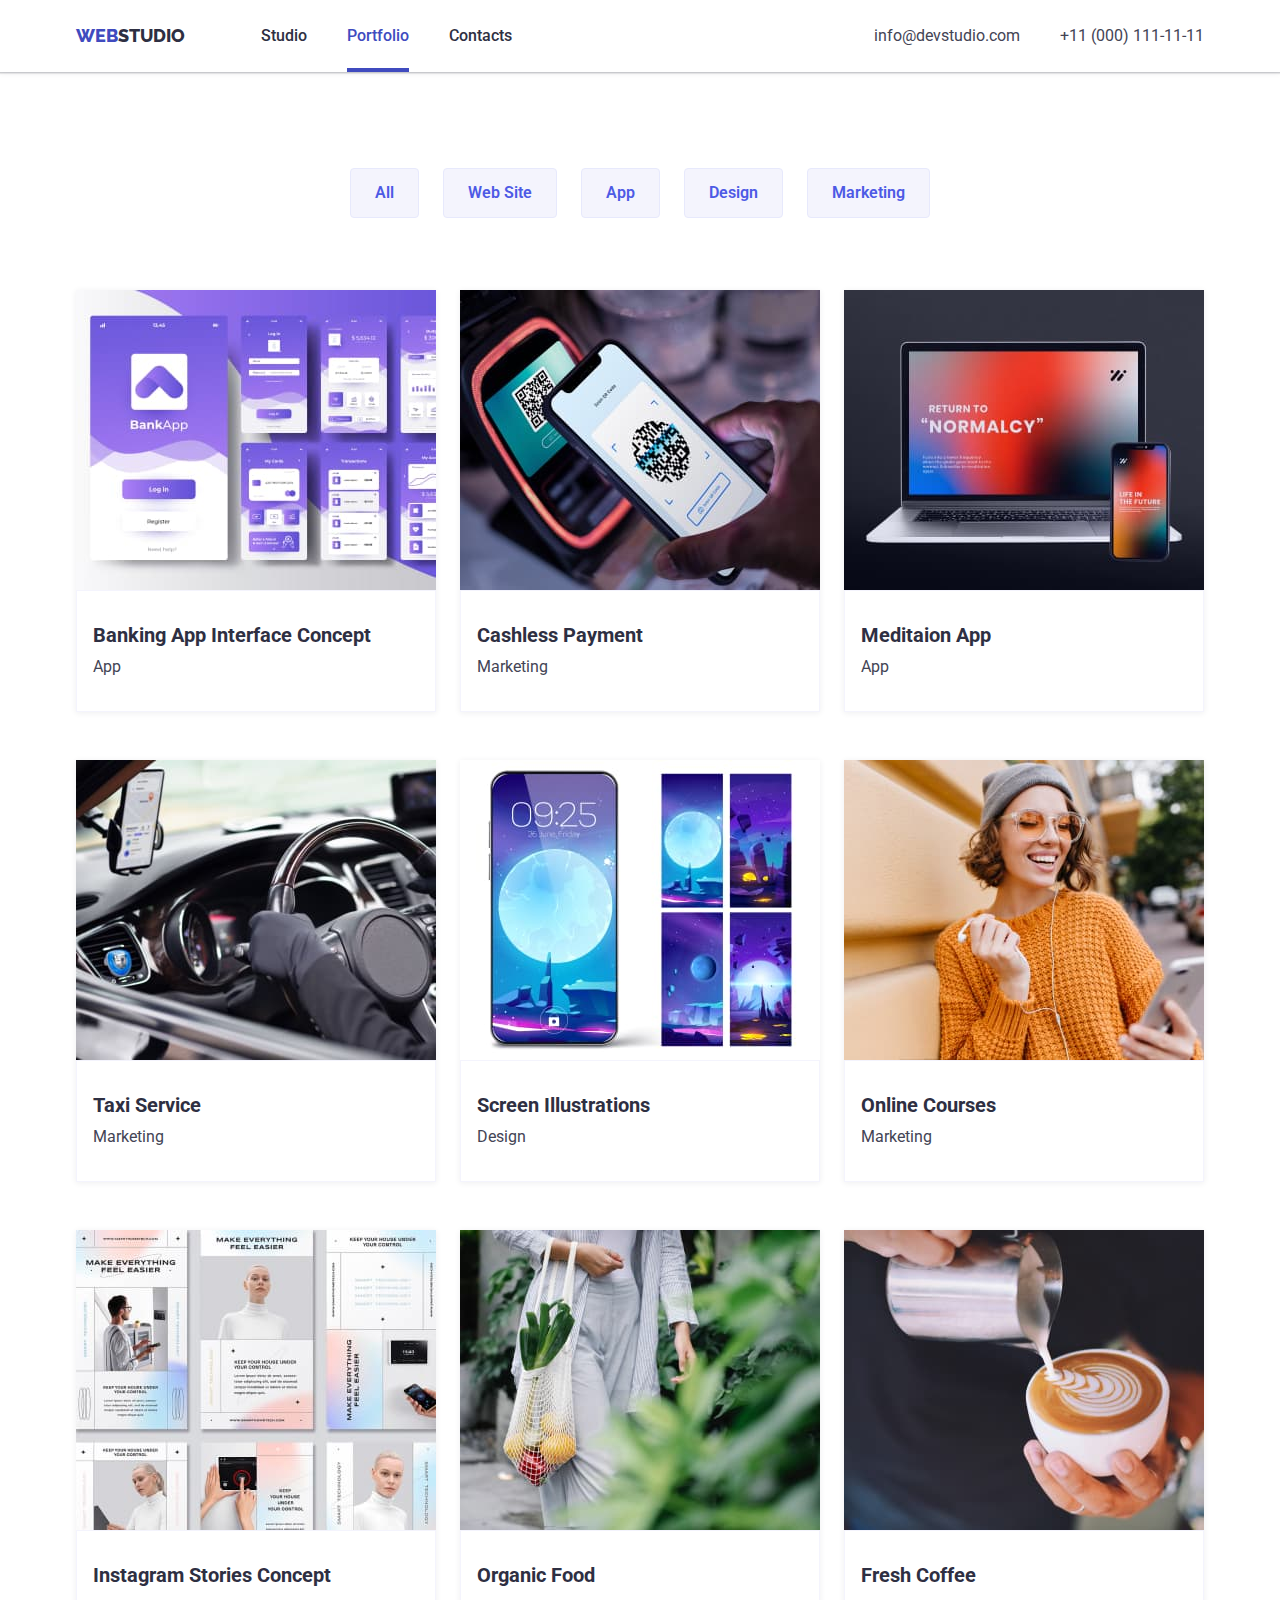
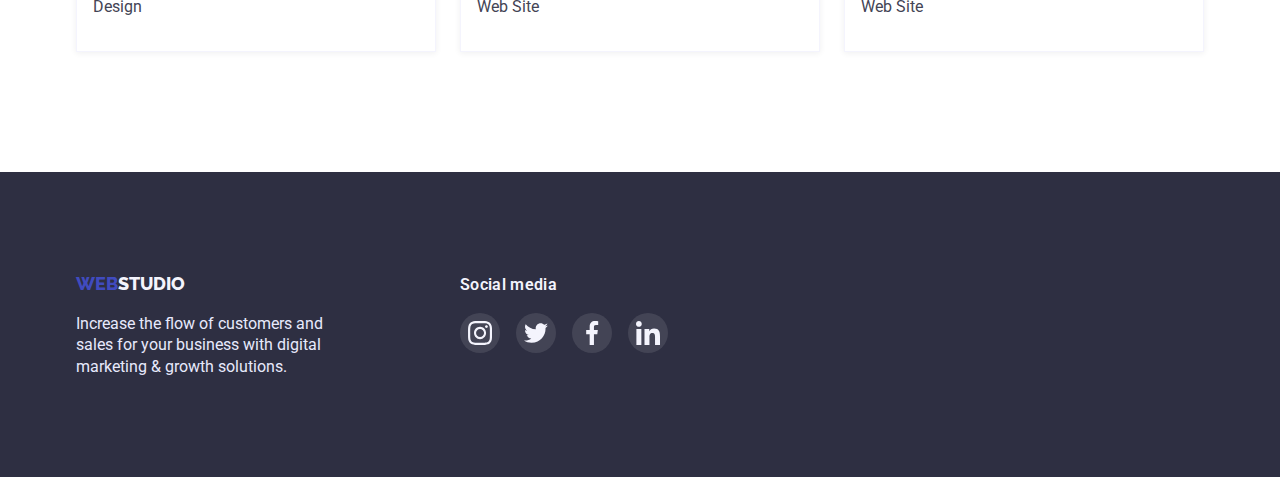
==== portfolio.html @ 0dc162c4 "cloned from hw-5" ====
<!DOCTYPE html>
<html lang="en">
  <head>
    <meta charset="UTF-8" />
    <meta http-equiv="X-UA-Compatible" content="IE=edge" />
    <meta name="viewport" content="width=device-width, initial-scale=1.0" />
    <title>Yu Hubarenko _ homework-3</title>

    <link rel="preconnect" href="https://fonts.googleapis.com" />
    <link rel="preconnect" href="https://fonts.gstatic.com" crossorigin />
    <link
      href="https://fonts.googleapis.com/css2?family=Raleway:wght@800&family=Roboto:wght@400;500;700;900&display=swap"
      rel="stylesheet"
    />
    <link
      rel="stylesheet"
      href="https://cdnjs.cloudflare.com/ajax/libs/modern-normalize/1.0.0/modern-normalize.min.css"
    />
    <link rel="stylesheet" href="./css/styles.css" />
  </head>

  <body>
    <!-- ====================HEADER+=========================== -->

    <header>
      <div class="container menu">
        <nav>
          <a
            class="link logo"
            href="./index.html"
            rel="noopener nofollow noreferrer"
          >
            <span>Web</span>Studio
          </a>

          <ul class="list">
            <li>
              <a
                class="link"
                href="./index.html"
                rel="noopener nofollow noreferrer"
              >
                Studio
              </a>
            </li>

            <li>
              <a
                class="link active"
                href="./portfolio.html"
                rel="noopener nofollow noreferrer"
              >
                Portfolio
              </a>
            </li>

            <li>
              <a class="link" href="" rel="noopener nofollow noreferrer">
                Contacts
              </a>
            </li>
          </ul>
        </nav>

        <address>
          <ul class="contact-us list">
            <li>
              <div class="head-dec">
                <a
                  class="link-1 email"
                  href="mailto:info@devstudio.com"
                  rel="noopener nofollow noreferrer"
                >
                  <!-- <svg class="header-contact-icon" width="20" height="20">
                    <use href="./images/symbol-defs.svg#icon-envelope"></use>
                  </svg> -->
                  info@devstudio.com
                </a>
              </div>
            </li>

            <li>
              <div class="head-dec">
                <a class="link-1 phone" href="tel:+110001111111">
                  <!-- <svg class="header-contact-icon" width="20" height="20">
                    <use href="./images/symbol-defs.svg#icon-phone"></use>
                  </svg> -->
                  +11 (000) 111-11-11
                </a>
              </div>
            </li>
          </ul>
        </address>
      </div>
    </header>

    <!-- ====================MAIN=========================== -->
    <main>
      <section class="portfolio">
        <div class="container">
          <h1 class="invisible">Our Projects</h1>

          <ul class="list filter">
            <li>
              <button type="button">All</button>
            </li>
            <li>
              <button type="button">Web Site</button>
            </li>
            <li>
              <button type="button">App</button>
            </li>
            <li>
              <button type="button">Design</button>
            </li>
            <li>
              <button type="button">Marketing</button>
            </li>
          </ul>

          <ul class="list projects">
            <li class="projects-card">
              <div class="projects-card-thumb">
                <img src="./images/prj-banking.jpg" alt="banking apps" />
                <div class="projects-card-overlay">
                  <p>
                    14 Stylish and User-Friendly App Design Concepts · Task
                    Manager App · Calorie Tracker App · Exotic Fruit Ecommerce
                    App · Cloud Storage App
                  </p>
                </div>
              </div>
              <div class="projects-card-descr">
                <h2>Banking App Interface Concept</h2>
                <p>App</p>
              </div>
            </li>

            <li class="projects-card">
              <div class="projects-card-thumb">
                <img
                  src="./images/prj-cashless-payment.jpg"
                  alt="touchless technology"
                />
                <div class="projects-card-overlay">
                  <p>
                    14 Stylish and User-Friendly App Design Concepts · Task
                    Manager App · Calorie Tracker App · Exotic Fruit Ecommerce
                    App · Cloud Storage App
                  </p>
                </div>
              </div>
              <div class="projects-card-descr">
                <h2>Cashless Payment</h2>
                <p>Marketing</p>
              </div>
            </li>

            <li class="projects-card">
              <div class="projects-card-thumb">
                <img
                  src="./images/prj-meditation-app.jpg"
                  alt="comp with red screen"
                />
                <div class="projects-card-overlay">
                  <p>
                    14 Stylish and User-Friendly App Design Concepts · Task
                    Manager App · Calorie Tracker App · Exotic Fruit Ecommerce
                    App · Cloud Storage App
                  </p>
                </div>
              </div>
              <div class="projects-card-descr">
                <h2>Meditaion App</h2>
                <p>App</p>
              </div>
            </li>

            <li class="projects-card">
              <div class="projects-card-thumb">
                <img
                  src="./images/prj-taxi-service.jpg"
                  alt="driver's seat in the car"
                />
                <div class="projects-card-overlay">
                  <p>
                    14 Stylish and User-Friendly App Design Concepts · Task
                    Manager App · Calorie Tracker App · Exotic Fruit Ecommerce
                    App · Cloud Storage App
                  </p>
                </div>
              </div>
              <div class="projects-card-descr">
                <h2>Taxi Service</h2>
                <p>Marketing</p>
              </div>
            </li>

            <li class="projects-card">
              <div class="projects-card-thumb">
                <img
                  src="./images/prj-screen-illustrations.jpg"
                  alt="phone's screens"
                />
                <div class="projects-card-overlay">
                  <p>
                    14 Stylish and User-Friendly App Design Concepts · Task
                    Manager App · Calorie Tracker App · Exotic Fruit Ecommerce
                    App · Cloud Storage App
                  </p>
                </div>
              </div>
              <div class="projects-card-descr">
                <h2>Screen Illustrations</h2>
                <p>Design</p>
              </div>
            </li>

            <li class="projects-card">
              <div class="projects-card-thumb">
                <img src="./images/prj-online-courses.jpg" alt="smiley woman" />
                <div class="projects-card-overlay">
                  <p>
                    14 Stylish and User-Friendly App Design Concepts · Task
                    Manager App · Calorie Tracker App · Exotic Fruit Ecommerce
                    App · Cloud Storage App
                  </p>
                </div>
              </div>
              <div class="projects-card-descr">
                <h2>Online Courses</h2>
                <p>Marketing</p>
              </div>
            </li>

            <li class="projects-card">
              <div class="projects-card-thumb">
                <img
                  src="./images/prj-instagram-stories-concept.jpg"
                  alt="insta's design"
                />
                <div class="projects-card-overlay">
                  <p>
                    14 Stylish and User-Friendly App Design Concepts · Task
                    Manager App · Calorie Tracker App · Exotic Fruit Ecommerce
                    App · Cloud Storage App
                  </p>
                </div>
              </div>
              <div class="projects-card-descr">
                <h2>Instagram Stories Concept</h2>
                <p>Design</p>
              </div>
            </li>

            <li class="projects-card">
              <div class="projects-card-thumb">
                <img
                  src="./images/prj-organic-food.jpg"
                  alt="a bag with organic food"
                  width="360"
                />
                <div class="projects-card-overlay">
                  <p>
                    14 Stylish and User-Friendly App Design Concepts · Task
                    Manager App · Calorie Tracker App · Exotic Fruit Ecommerce
                    App · Cloud Storage App
                  </p>
                </div>
              </div>
              <div class="projects-card-descr">
                <h2>Organic Food</h2>
                <p>Web Site</p>
              </div>
            </li>

            <li class="projects-card">
              <div class="projects-card-thumb">
                <img
                  src="./images/prj-fresh-coffee.jpg"
                  alt="a cup of fresh coffee"
                />
                <div class="projects-card-overlay">
                  <p>
                    14 Stylish and User-Friendly App Design Concepts · Task
                    Manager App · Calorie Tracker App · Exotic Fruit Ecommerce
                    App · Cloud Storage App
                  </p>
                </div>
              </div>
              <div class="projects-card-descr">
                <h2>Fresh Coffee</h2>
                <p>Web Site</p>
              </div>
            </li>
          </ul>
        </div>
      </section>
    </main>

    <!-- ====================FOOTER=========================== -->
    <footer>
      <div class="container">
        <div class="foot">
          <div class="box">
            <a
              class="link-2 footer-logo"
              href="./index.html"
              rel="noopener nofollow noreferrer"
            >
              <span>Web</span>Studio
            </a>

            <p>
              Increase the flow of customers and sales for your business with
              digital marketing & growth solutions.
            </p>
          </div>

          <div class="social-media">
            <p>Social media</p>

            <ul class="social-media-contacts list">
              <li class="social-media-contact-item">
                <a class="social-media-contact-link link" href="">
                  <svg class="social-media-contact-icon" width="24" height="24">
                    <use
                      href="./images/symbol-defs.svg#icon-cont-instagram"
                    ></use>
                  </svg>
                </a>
              </li>

              <li class="social-media-contact-item">
                <a class="social-media-contact-link link" href="">
                  <svg class="social-media-contact-icon" width="24" height="24">
                    <use
                      href="./images/symbol-defs.svg#icon-cont-twitter"
                    ></use>
                  </svg>
                </a>
              </li>

              <li class="social-media-contact-item">
                <a class="social-media-contact-link link" href="">
                  <svg class="social-media-contact-icon" width="24" height="24">
                    <use
                      href="./images/symbol-defs.svg#icon-cont-facebook"
                    ></use>
                  </svg>
                </a>
              </li>

              <li class="social-media-contact-item">
                <a class="social-media-contact-link link" href="">
                  <svg class="social-media-contact-icon" width="24" height="24">
                    <use
                      href="./images/symbol-defs.svg#icon-cont-linkedin"
                    ></use>
                  </svg>
                </a>
              </li>
            </ul>
          </div>
        </div>
      </div>
    </footer>
  </body>
</html>
---- css/styles.css ----
:root {
  --iris: #4d5ae5;
  --ocean: #404bbf;
  --navy-blue: #2e2f42;
  --green: #31d0aa;
  --slate: #434455;
  --light-slate: #8e8f99;
  --cornflower: #e7e9fc;
  --cloud: #f4f4fd;
  --navy-blue-modal: rgba(46, 47, 66, 0.4);
  --grey: rgba(46, 47, 66, 0.7);
  --white: #fff;
  --footer-social: rgba(255, 255, 255, 0.1);
  --modal-background: #fcfcfc;

  --marg: 24px;
}

html {
  box-sizing: border-box;
}

body {
  margin: 0;

  background-color: #ffffff;
  color: var(--slate);

  font-family: "Roboto", sans-serif;
  font-size: 16px;
  line-height: 1.5;
  font-weight: 500;
}

*,
*::after,
*::before {
  box-sizing: inherit;
}

h1,
h2,
h3,
h4,
h5,
h6,
p {
  margin: 0;
  padding: 0;
}

img {
  display: block;
  max-width: 100%;
}

.container {
  margin: 0 auto;
  padding-left: 15px;
  padding-right: 15px;

  width: 1158px;
}

.list {
  display: flex;
  justify-content: space-between;
  margin: 0;
  padding: 0;

  list-style-type: none;
}

.link {
  color: var(--navy-blue);

  text-decoration: none;

  transition: color 250ms cubic-bezier(0.4, 0, 0.2, 1);
}

.link-1 {
  color: var(--slate);

  text-decoration: none;

  transition: color 250ms cubic-bezier(0.4, 0, 0.2, 1);
}

.link-2 {
  color: var(--cloud);

  text-decoration: none;

  transition: color 250ms cubic-bezier(0.4, 0, 0.2, 1);
}

.button {
  display: inline-block;

  border: 1px solid transparent;
  cursor: pointer;
}

.link:hover,
.link-1:hover,
.link:focus,
.link-1:focus,
.active {
  color: var(--ocean);
}

.logo:hover,
.logo:focus {
  color: var(--navy-blue);

  cursor: pointer;
}

.invisible {
  position: absolute;
  white-space: nowrap;
  width: 1px;
  height: 1px;
  overflow: hidden;
  border: 0;
  padding: 0;
  clip: rect(0 0 0 0);
  clip-path: inset(50%);
  margin: -1px;
}

/* ====================HEADER+=========================== */

header {
  /* display: block;
  align-items: center; */

  background-color: var(--white);
  box-shadow: 0px 2px 1px rgba(46, 47, 66, 0.08),
    0px 1px 1px rgba(46, 47, 66, 0.16), 0px 1px 6px rgba(46, 47, 66, 0.08);
}

header .menu,
header nav {
  display: flex;
  align-items: center;
}

header .menu > address {
  margin-left: auto;
}

header .logo {
  font-family: "Raleway", sans-serif;
  text-transform: uppercase;
  font-weight: 800;
  font-size: 18px;
  line-height: 1.33;
}

header .logo span,
footer .footer-logo span {
  color: var(--ocean);
}

header .active {
  position: relative;
}

header .active::after {
  display: block;
  position: absolute;
  bottom: 0;

  content: "";
  height: 4px;
  width: 100%;

  background-color: var(--ocean);
  color: var(--ocean);
}

header nav .link.logo {
  margin-right: 76px;
}

header nav .link,
header .contact-us .link-1 {
  display: block;
  padding-top: 24px;
  padding-bottom: 24px;
}

header nav .list li:not(:last-child),
header .contact-us li:not(:last-child) {
  margin-right: 40px;
}

header .contact-us {
  margin-left: auto;

  font-weight: 400;
  font-style: normal;
}

/* header .contact-us .social-contact-icon {
  fill: var(--slate);
  display: inline-block;
}

header .contact-us .email,
header .contact-us .phone {
  display: flex;
  align-items: center;
}

.header-contact-icon {
  padding: 0;
  margin-right: 12px;
  display: inline-block;
}

.header-contact-icon.phone {
  margin-right: 6px;
}

.email:is(:hover, :focus),
.phone:is(:hover, :focus) {
  fill: var(--iris);
} */

/* ====================MAIN=========================== */

main .hero {
  padding-top: 188px;
  padding-bottom: 188px;
  background-color: var(--grey);
  background-image: linear-gradient(var(--grey), var(--grey)),
    url(../images/people-office.jpg);
  background-repeat: no-repeat;
  background-position: center;
  background-size: 1440px 603px;
}

main .hero h1 {
  color: var(--white);

  font-weight: 700;
  font-size: 56px;
  line-height: 1.07;
  text-align: center;
}

main .hero button {
  display: block;
  margin: 0 auto;
  margin-top: 48px;
  padding: 16px 32px;

  color: var(--white);
  background-color: var(--iris);

  font-family: inherit;
  font-weight: 600;
  box-shadow: 0px 4px 4px rgba(0, 0, 0, 0.15);
  border: 1px solid var(--iris);
  border-radius: 4px;
  cursor: pointer;

  transition: background-color 250ms cubic-bezier(0.4, 0, 0.2, 1),
    border-color 250ms cubic-bezier(0.4, 0, 0.2, 1),
    color 250ms cubic-bezier(0.4, 0, 0.2, 1);
}

main .hero button:hover,
main .hero button:focus {
  background-color: var(--ocean);
  border-color: var(--ocean);
  color: var(--cloud);
}

/* ============================================= */

main .about {
  display: flex;
  justify-content: space-between;
  padding-top: 120px;
  padding-bottom: 120px;

  background-color: var(--white);
}

main .about li:not(:last-child) {
  margin-right: 24px;
}

main .about h3 {
  color: var(--navy-blue);
  font-style: normal;
  font-weight: 600;
  font-size: 20px;
  line-height: 1.2;
  letter-spacing: 0.02em;
}

main .about p {
  margin-top: 8px;

  font-weight: 400;
}

main .about .strategy::before {
  display: block;
  content: "";
  background-color: var(--cloud);
  background-image: url(../images/advantages-antenna.svg);
  height: 112px;
  width: 264px;
  padding: 24px 100px;
  background-size: contain;
  background-repeat: no-repeat;
  background-origin: content-box;
  margin-bottom: 8px;
}

main .about .punctuality::before {
  display: block;
  content: "";
  background-color: var(--cloud);
  background-image: url(../images/advantages-clock.svg);
  height: 112px;
  width: 264px;
  padding: 24px 100px;
  background-size: contain;
  background-repeat: no-repeat;
  background-origin: content-box;
  margin-bottom: 8px;
}

main .about .diligence::before {
  display: block;
  content: "";
  background-color: var(--cloud);
  background-image: url(../images/advantages-diagram.svg);
  height: 112px;
  width: 264px;
  padding: 24px 100px;
  background-size: contain;
  background-repeat: no-repeat;
  background-origin: content-box;
  margin-bottom: 8px;
}

main .about .tech::before {
  display: block;
  content: "";
  background-color: var(--cloud);
  background-image: url(../images/advantages-astronaut.svg);
  height: 112px;
  width: 264px;
  padding: 24px 100px;
  background-size: contain;
  background-repeat: no-repeat;
  background-origin: content-box;
  margin-bottom: 8px;
}

/* ============================================= */
main .what-we-are-doing {
  padding-top: 0;
  padding-bottom: 120px;

  background-color: var(--white);
}

main .what-we-are-doing h2,
main .our-team h2,
main .customers h2 {
  margin-top: 0;
  margin-bottom: 72px;
  color: var(--navy-blue);

  font-weight: 700;
  font-size: 36px;
  line-height: 1.1;
  text-align: center;
}

main .what-we-are-doing img {
  width: 360px;
}

/* ============================================= */
main .our-team {
  display: flex;
  padding-top: 120px;
  padding-bottom: 120px;

  background-color: var(--cloud);
}

main .our-team .card-set {
  display: flex;
  margin-left: -24px;
}

main .our-team .card {
  flex-basis: calc(100% / 4 - 24px);
  margin-left: 24px;

  background-color: var(--white);

  box-shadow: 0px 1px 6px rgba(46, 47, 66, 0.08),
    0px 1px 1px rgba(46, 47, 66, 0.16), 0px 2px 1px rgba(46, 47, 66, 0.08);
  border-radius: 0px 0px 4px 4px;
}

main .our-team .card-descr {
  padding: 32px 16px;
  text-align: center;
}

main .our-team .card-descr h3 {
  color: var(--navy-blue);

  font-weight: 600;
  font-size: 20px;
  line-height: 1.2;
  letter-spacing: 0.02em;
}

main .our-team p {
  padding-top: 8px;
  padding-bottom: 8px;

  color: var(--slate);

  font-weight: 400;
  font-size: 16px;
  line-height: 1.5;
}

.social-contacts {
  display: flex;
  align-content: center;
  gap: var(--marg);
}

.social-contact-item {
  width: 40px;
  height: 40px;
}

.social-contact-link {
  width: 100%;
  height: 100%;
  background-color: var(--iris);
  border-radius: 50%;
  display: flex;
  justify-content: center;
  align-items: center;

  transition: background-color 250ms cubic-bezier(0.4, 0, 0.2, 1);
}

.social-contact-icon {
  fill: currentColor;
}

.social-contact-link:is(:hover, :focus) {
  background-color: var(--ocean);
}

/* ============================================= */

main .customers {
  display: flex;
  padding-top: 120px;
  padding-bottom: 120px;

  background-color: var(--white);
}

main .customers .customers-list {
  display: flex;
  gap: var(--marg);
}

main .customers .customers-list-item {
  width: 168px;
  height: 88px;
  border-radius: 4px;
}

main .customers .customers-link {
  display: flex;
  justify-content: center;
  align-items: center;

  width: 100%;
  height: 100%;
  border: 1px solid var(--light-slate);
  border-radius: 4px;
  fill: var(--light-slate);

  transition: border 250ms cubic-bezier(0.4, 0, 0.2, 1),
    fill 250ms cubic-bezier(0.4, 0, 0.2, 1);
}

main .customers .customers-list-item svg {
  width: 104px;
  height: 56px;
}

main .customers .customers-link:hover,
ain .customers .customers-link:focus {
  border: 1px solid var(--ocean);
  fill: var(--ocean);
}

/* ====================FOOTER=========================== */

footer {
  background-color: var(--navy-blue);
}

footer .box {
  width: 264px;
}

footer .footer-logo {
  font-family: "Raleway", sans-serif;
  text-transform: uppercase;
  font-weight: 800;
  font-size: 18px;
  line-height: 1.33;
}

footer .box p {
  color: var(--cornflower);
  font-weight: 400;
  font-size: 16px;
  line-height: 1.33;
  margin-top: 16px;
}

.social-media {
  width: 208px;
}

.social-media-contacts {
  display: flex;
  align-items: flex-start;
  gap: 16px;
}

.social-media-contact-item {
  width: 40px;
  height: 40px;
}

.social-media-contact-link {
  width: 100%;
  height: 100%;
  background-color: var(--footer-social);
  border-radius: 50%;
  display: flex;
  justify-content: center;
  align-items: center;

  transition: background-color 250ms cubic-bezier(0.4, 0, 0.2, 1);
}

.social-media-contact-icon {
  fill: currentColor;
}

.social-media-contact-link:is(:hover, :focus) {
  background-color: var(--green);
}

.social-media p {
  font-family: "Roboto";
  font-style: normal;
  font-weight: 600;
  font-size: 16px;
  line-height: calc(24 / 16);
  letter-spacing: 0.02em;
  margin-bottom: 16px;
  color: var(--cloud);
}

.foot {
  display: flex;

  justify-content: flex-start;
  align-items: baseline;
  gap: 120px;

  padding-top: 100px;
  padding-bottom: 100px;
}

/* =====================index-1=============== */

.portfolio {
  display: flex;
  flex-direction: column;
  justify-content: center;

  padding-top: 96px;
  padding-bottom: 120px;
}

.portfolio .filter {
  display: flex;
  gap: 24px;
  justify-content: center;
  margin-bottom: 72px;
}

.portfolio .filter button {
  padding: 12px 24px;

  background-color: var(--cloud);
  border: 1px solid var(--cornflower);
  color: var(--iris);
  box-shadow: 0px 3px 1px transparent, 0px 2px 2px transparent;

  font-family: inherit;
  font-size: 16px;
  line-height: 1.5;
  font-weight: 600;
  border-radius: 4px;
  cursor: pointer;

  transition: background-color 250ms cubic-bezier(0.4, 0, 0.2, 1),
    border 250ms cubic-bezier(0.4, 0, 0.2, 1),
    color 250ms cubic-bezier(0.4, 0, 0.2, 1),
    box-shadow 250ms cubic-bezier(0.4, 0, 0.2, 1);
}

.portfolio .filter button:hover,
.portfolio .filter button:focus {
  background-color: var(--ocean);
  border: 1px solid var(--ocean);
  color: var(--cornflower);
  box-shadow: 0px 3px 1px rgba(0, 0, 0, 0.1), 0px 2px 1px rgba(0, 0, 0, 0.08),
    0px 2px 2px rgba(0, 0, 0, 0.12);
  cursor: pointer;
}

.projects {
  display: flex;
  flex-wrap: wrap;
  flex-basis: calc(100% / 3 - var(--marg));
  margin-right: calc(-1 * var(--marg));
  margin-bottom: calc(-2 * var(--marg));
}

.projects .projects-card {
  margin-right: var(--marg);
  margin-bottom: calc(2 * var(--marg));

  box-shadow: 0px 1px 6px rgba(46, 47, 66, 0.08);

  transition: box-shadow 250ms cubic-bezier(0.4, 0, 0.2, 1);
}

.projects-card-thumb {
  position: relative;
  overflow: hidden;
}

.projects-card-overlay {
  position: absolute;
  top: 0;
  transform: translateY(100%);

  width: 100%;
  height: 100%;
  padding: 32px 40px;
  overflow-y: auto;

  color: var(--cloud);
  background-color: var(--iris);
  opacity: 0;

  transition: opacity 250ms cubic-bezier(0.4, 0, 0.2, 1),
    transform 250ms cubic-bezier(0.4, 0, 0.2, 1);
}

.projects .projects-card-overlay p {
  font-weight: 400;
}

.projects .projects-card:is(:hover, :focus),
.projects .projects-card:is(:hover, :focus) .projects-card-overlay {
  box-shadow: 0px 1px 6px rgba(46, 47, 66, 0.08),
    0px 1px 1px rgba(46, 47, 66, 0.16), 0px 2px 1px rgba(46, 47, 66, 0.08);
  cursor: pointer;
  transform: translateY(0);
  opacity: 1;
}

.projects .projects-card-descr {
  padding-top: 32px;
  padding-right: 16px;
  padding-bottom: 32px;
  padding-left: 16px;

  border: 0.5px solid var(--cloud);
}

.projects .projects-card-descr h2 {
  padding-bottom: 8px;
  color: var(--navy-blue);

  font-size: 20px;
  line-height: 1.2;
}

.projects .projects-card-descr p {
  font-weight: 400;
}

/* ===================== modal =============== */

.backdrop {
  position: fixed;
  top: 0;
  left: 0;

  width: 100%;
  height: 100%;

  background-color: var(--navy-blue-modal);

  transition: opacity 250ms cubic-bezier(0.4, 0, 0.2, 1),
    visibility 250ms cubic-bezier(0.4, 0, 0.2, 1);
}

.modal {
  position: absolute;
  top: 50%;
  left: 50%;

  min-width: 408px;
  min-height: 576px;
  padding: 24px;

  background-color: var(--modal-background);
  box-shadow: 0px 1px 1px rgba(0, 0, 0, 0.14), 0px 1px 3px rgba(0, 0, 0, 0.12),
    0px 2px 1px rgba(0, 0, 0, 0.2);
  border-radius: 4px;
  transform: translate(-50%, -50%) scale(1);

  transition: transform 250ms cubic-bezier(0.4, 0, 0.2, 1);
}

.close-modal {
  position: absolute;
  top: 24px;
  right: 24px;

  width: 24px;
  height: 24px;

  background-color: var(--cornflower);
  border: 1px solid rgba(0, 0, 0, 0.1);
  border-radius: 50%;
}

.close-modal:hover {
  cursor: pointer;
}

.is-hidden {
  visibility: none;
  opacity: 0;
  pointer-events: none;
}

.backdrop.is-hidden .modal {
  transform: translate(-50%, -50%) scale(0.9);
}
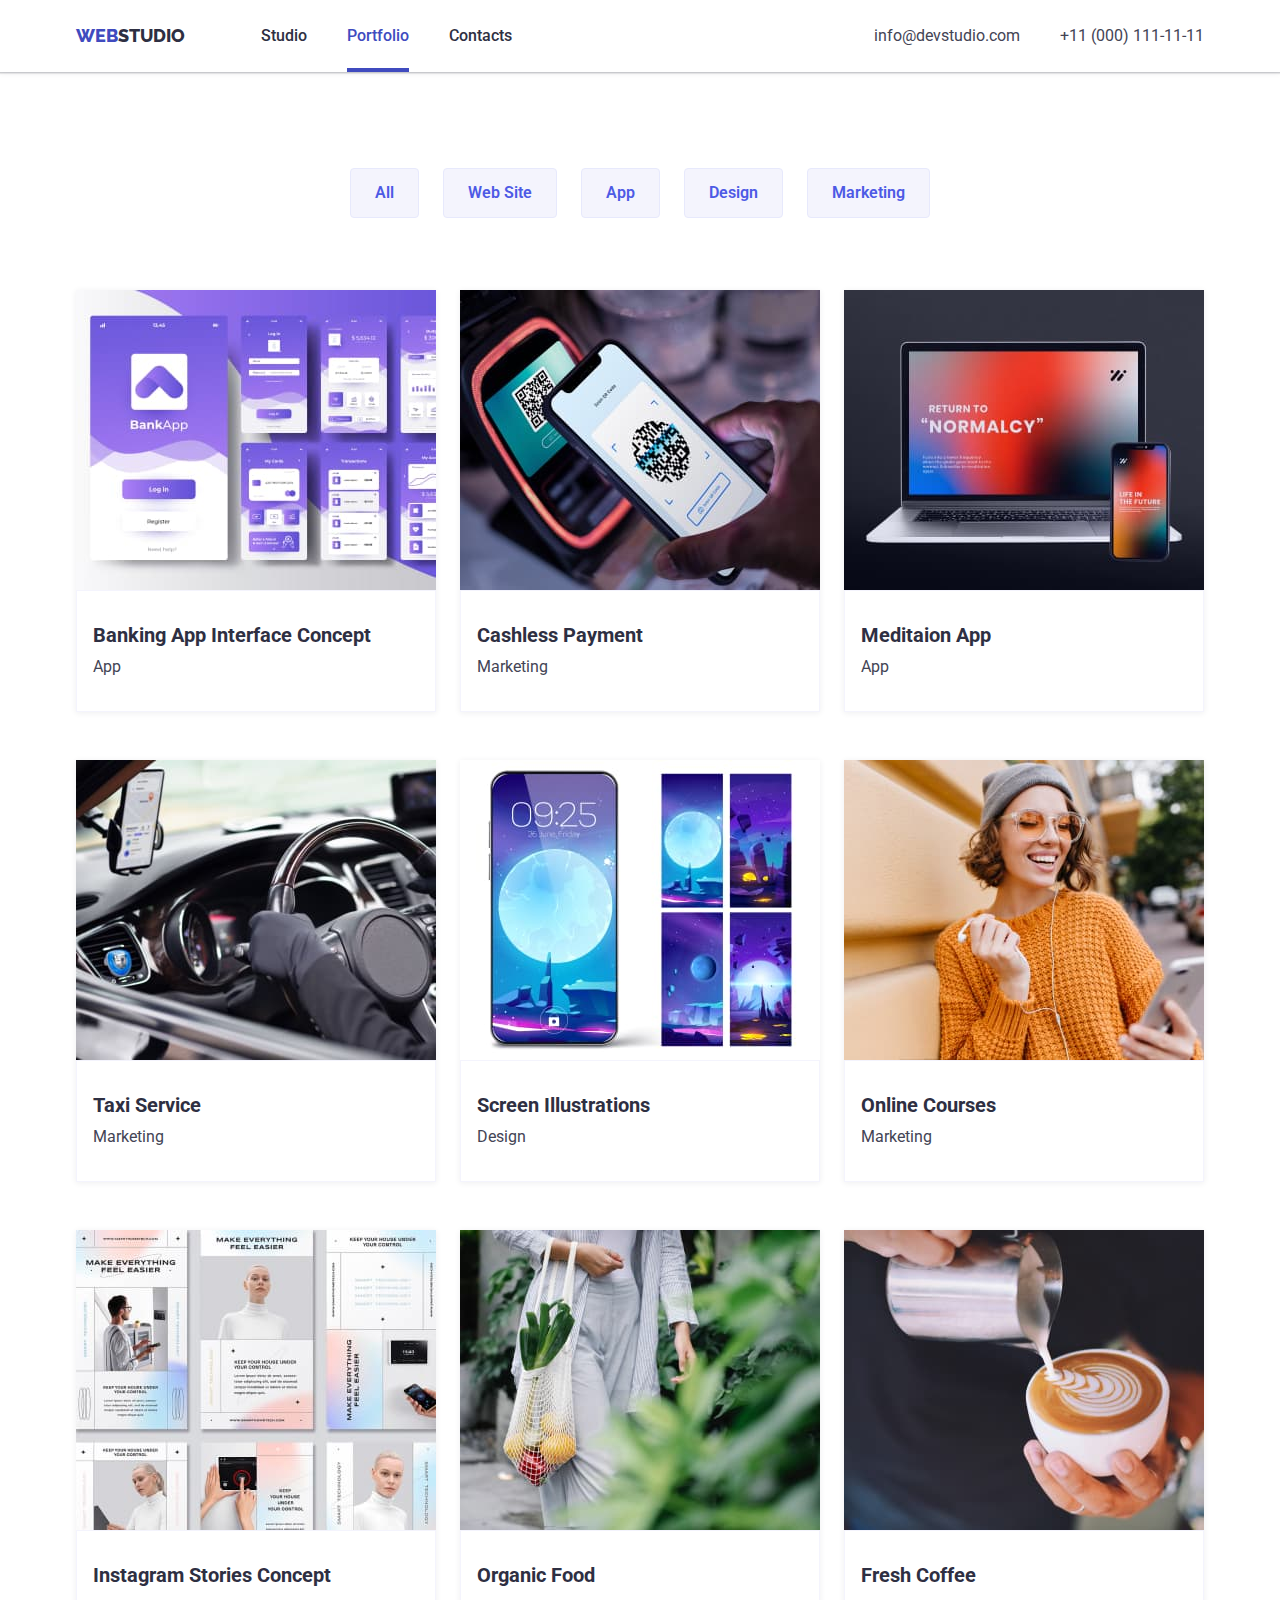
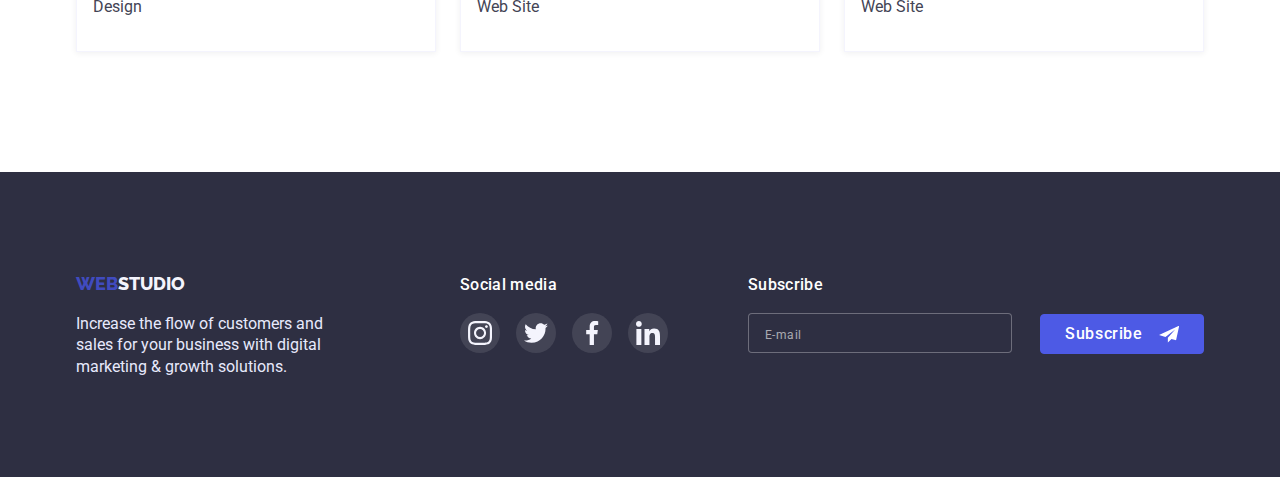
==== commit d12c4fab: "is ready" ====
--- a/portfolio.html
+++ b/portfolio.html
@@ -322,7 +322,11 @@
 
             <ul class="social-media-contacts list">
               <li class="social-media-contact-item">
-                <a class="social-media-contact-link link" href="">
+                <a
+                  class="social-media-contact-link link"
+                  href=""
+                  rel="noopener nofollow noreferrer"
+                >
                   <svg class="social-media-contact-icon" width="24" height="24">
                     <use
                       href="./images/symbol-defs.svg#icon-cont-instagram"
@@ -332,7 +336,11 @@
               </li>
 
               <li class="social-media-contact-item">
-                <a class="social-media-contact-link link" href="">
+                <a
+                  class="social-media-contact-link link"
+                  href=""
+                  rel="noopener nofollow noreferrer"
+                >
                   <svg class="social-media-contact-icon" width="24" height="24">
                     <use
                       href="./images/symbol-defs.svg#icon-cont-twitter"
@@ -342,7 +350,11 @@
               </li>
 
               <li class="social-media-contact-item">
-                <a class="social-media-contact-link link" href="">
+                <a
+                  class="social-media-contact-link link"
+                  href=""
+                  rel="noopener nofollow noreferrer"
+                >
                   <svg class="social-media-contact-icon" width="24" height="24">
                     <use
                       href="./images/symbol-defs.svg#icon-cont-facebook"
@@ -352,7 +364,11 @@
               </li>
 
               <li class="social-media-contact-item">
-                <a class="social-media-contact-link link" href="">
+                <a
+                  class="social-media-contact-link link"
+                  href=""
+                  rel="noopener nofollow noreferrer"
+                >
                   <svg class="social-media-contact-icon" width="24" height="24">
                     <use
                       href="./images/symbol-defs.svg#icon-cont-linkedin"
@@ -361,6 +377,28 @@
                 </a>
               </li>
             </ul>
+          </div>
+
+          <div class="footer-subscribe">
+            <p>Subscribe</p>
+
+            <form autocomplete="off">
+              <label for="userName" class="invisible"></label>
+              <input
+                type="email"
+                class="user-email"
+                placeholder="E-mail"
+                name="userEmail"
+              />
+              <button type="submit" class="user-email-submit-button">
+                <span>Subscribe</span>
+                <svg class="user-email-plane" width="24" height="24">
+                  <use
+                    href="./images/symbol-defs.svg#icon-plane-subscribe"
+                  ></use>
+                </svg>
+              </button>
+            </form>
           </div>
         </div>
       </div>
--- a/css/styles.css
+++ b/css/styles.css
@@ -547,6 +547,7 @@
 
 .social-media {
   width: 208px;
+  margin-left: 120px;
 }
 
 .social-media-contacts {
@@ -580,15 +581,82 @@
   background-color: var(--green);
 }
 
-.social-media p {
-  font-family: "Roboto";
-  font-style: normal;
-  font-weight: 600;
-  font-size: 16px;
+.social-media p,
+.footer-subscribe p {
+  font-weight: 500;
   line-height: calc(24 / 16);
   letter-spacing: 0.02em;
   margin-bottom: 16px;
-  color: var(--cloud);
+  color: var(--white);
+}
+
+.footer-subscribe {
+  padding-left: 80px;
+}
+
+.user-email {
+  width: 264px;
+  height: 40px;
+
+  font-weight: 400;
+  line-height: 2;
+  letter-spacing: 0.04em;
+  padding-left: 16px;
+
+  color: var(--white);
+  background-color: var(--navy-blue);
+  border: 1px solid rgba(255, 255, 255, 0.3);
+  border-radius: 4px;
+
+  /* transition: border 250ms cubic-bezier(0.4, 0, 0.2, 1); */
+}
+
+.user-email::placeholder {
+  font-weight: 400;
+  font-size: 12px;
+  line-height: 2;
+  letter-spacing: 0.04em;
+  color: rgba(255, 255, 255, 0.6);
+}
+
+.user-email:is(:hover, :focus) {
+  border: 1px solid var(--ocean);
+}
+
+/* .user-email:is(:focus) {
+  outline: none;
+  border: 6px solid var(--green);
+} */
+
+.user-email-submit-button {
+  margin-left: 24px;
+  display: inline-flex;
+  align-items: center;
+  justify-content: center;
+
+  width: 164px;
+  height: 40px;
+  background-color: var(--iris);
+  border: 1px solid var(--iris);
+  border-radius: 4px;
+  padding: 8px 24px;
+  gap: 16px;
+
+  font-weight: 500;
+  font-size: 16px;
+  line-height: 1.5;
+  letter-spacing: 0.04em;
+  color: var(--white);
+
+  fill: var(--white);
+
+  transition: background-color 250ms cubic-bezier(0.4, 0, 0.2, 1),
+    border-color 250ms cubic-bezier(0.4, 0, 0.2, 1);
+}
+
+.user-email-submit-button:is(:hover, :focus) {
+  background-color: var(--ocean);
+  border-color: var(--ocean);
 }
 
 .foot {
@@ -596,7 +664,6 @@
 
   justify-content: flex-start;
   align-items: baseline;
-  gap: 120px;
 
   padding-top: 100px;
   padding-bottom: 100px;
@@ -749,6 +816,7 @@
   min-width: 408px;
   min-height: 576px;
   padding: 24px;
+  padding-top: 72px;
 
   background-color: var(--modal-background);
   box-shadow: 0px 1px 1px rgba(0, 0, 0, 0.14), 0px 1px 3px rgba(0, 0, 0, 0.12),
@@ -770,10 +838,15 @@
   background-color: var(--cornflower);
   border: 1px solid rgba(0, 0, 0, 0.1);
   border-radius: 50%;
+
+  transition: background-color 250ms cubic-bezier(0.4, 0, 0.2, 1),
+    fill 250ms cubic-bezier(0.4, 0, 0.2, 1);
 }
 
 .close-modal:hover {
   cursor: pointer;
+  background-color: var(--ocean);
+  fill: var(--white);
 }
 
 .is-hidden {
@@ -785,3 +858,136 @@
 .backdrop.is-hidden .modal {
   transform: translate(-50%, -50%) scale(0.9);
 }
+
+.modal p {
+  text-align: center;
+
+  font-weight: 500;
+  letter-spacing: 0.02em;
+  color: var(--navy-blue);
+}
+
+.modal-form {
+  margin-top: 16px;
+}
+
+.modal-form label {
+  font-weight: 400;
+  font-size: 12px;
+  line-height: 1.33;
+  letter-spacing: 0.04em;
+
+  color: var(--light-slate);
+}
+
+.modal .modal-input {
+  margin-top: 4px;
+  margin-bottom: 8px;
+
+  width: 100%;
+  height: 40px;
+  border: 1px solid rgba(33, 33, 33, 0.2);
+  border-radius: 4px;
+  padding-left: 34px;
+
+  transition: border 250ms cubic-bezier(0.4, 0, 0.2, 1);
+}
+
+.modal-input:focus {
+  border: 1px solid var(--iris);
+}
+
+.div-for-icon {
+  position: relative;
+}
+
+.modal-icon {
+  position: absolute;
+  left: 16px;
+  top: 50%;
+  transform: translateY(-50%);
+  fill: var(--navy-blue);
+
+  transition: fill 250ms cubic-bezier(0.4, 0, 0.2, 1);
+}
+
+.modal-input:focus + .modal-icon {
+  fill: var(--iris);
+}
+
+.modal-input.comment {
+  height: 120px;
+  padding: 8px 16px;
+  resize: none;
+}
+
+#modal-form-comment::placeholder {
+  font-weight: 400;
+  font-size: 12px;
+  line-height: 1.33;
+  letter-spacing: 0.04em;
+
+  color: rgba(117, 117, 117, 0.5);
+}
+
+.modal-form-checkbox {
+  display: flex;
+}
+
+.modal-checkbox-link {
+  text-decoration-line: underline;
+  color: var(--iris);
+}
+
+.modal-checkbox-link:is(:hover, :focus) {
+  color: var(--ocean);
+}
+
+.modal-form-checkbox span {
+  display: flex;
+  justify-content: center;
+  align-items: center;
+
+  width: 16px;
+  height: 16px;
+  margin-right: 8px;
+
+  border: 1.25px solid var(--navy-blue);
+  border-radius: 2px;
+  background-color: transparent;
+
+  transition: border 250ms cubic-bezier(0.4, 0, 0.2, 1),
+    background-color 250ms cubic-bezier(0.4, 0, 0.2, 1),
+    fill 250ms cubic-bezier(0.4, 0, 0.2, 1);
+}
+
+.checkbox:checked + .modal-form-checkbox span {
+  fill: var(--ocean);
+  border: 1.25px solid var(--ocean);
+  background-color: var(--ocean);
+}
+
+.modal-form button {
+  display: block;
+  margin: 24px auto;
+
+  width: 169px;
+  height: 56px;
+  padding: 16px 32px;
+  background-color: var(--iris);
+  border: 1px solid var(--iris);
+  box-shadow: 0px 4px 4px rgba(0, 0, 0, 0.15);
+  border-radius: 4px;
+
+  color: var(--white);
+  letter-spacing: 0.04em;
+
+  transition: border 250ms cubic-bezier(0.4, 0, 0.2, 1),
+    background-color 250ms cubic-bezier(0.4, 0, 0.2, 1);
+}
+
+.modal-form button:is(:hover, :focus) {
+  background-color: var(--ocean);
+  border: 1px solid var(--ocean);
+  cursor: pointer;
+}
